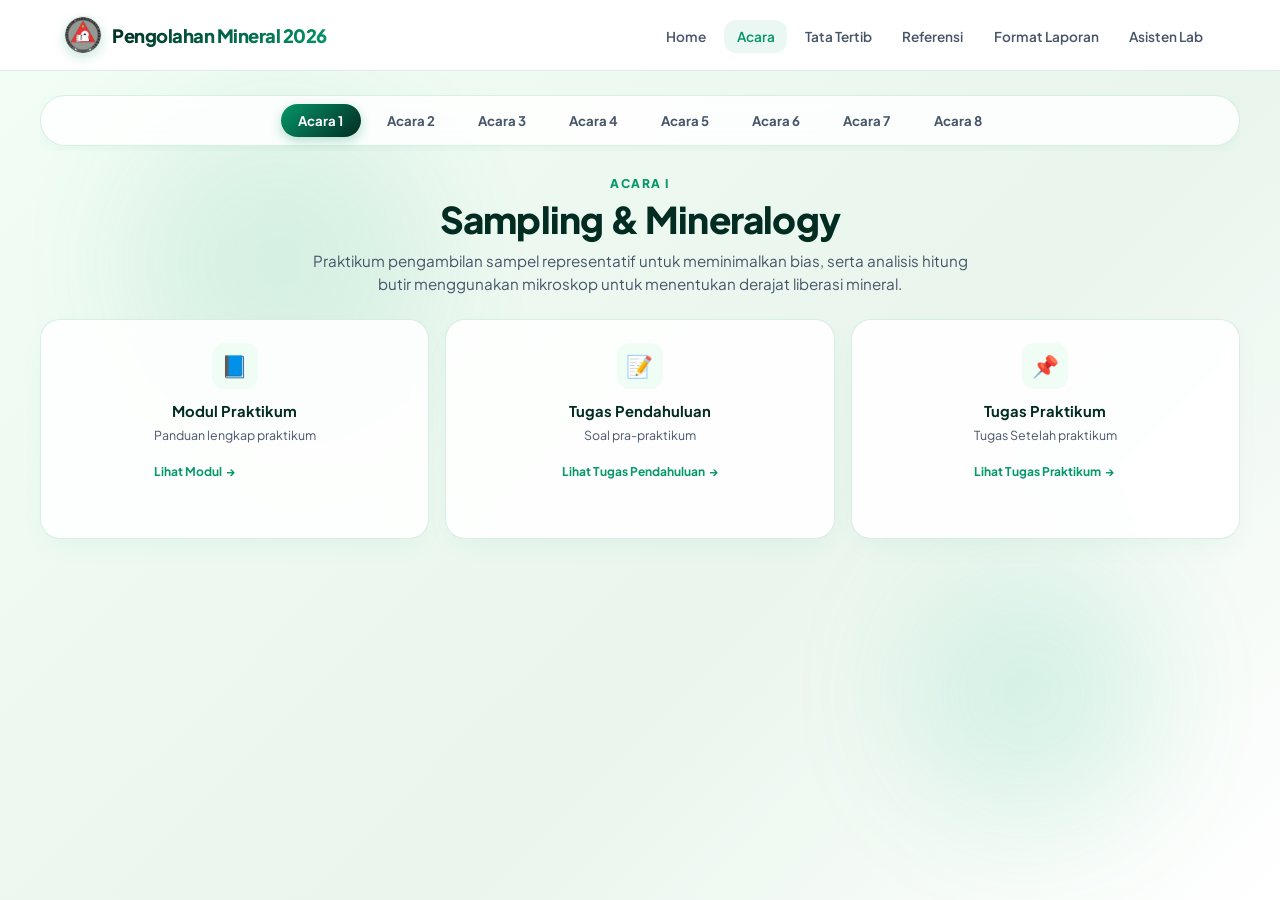
==== acara.html @ 7b1e00d9 "Update website" ====
<!DOCTYPE html>
<html lang="id">
<head>
  <meta charset="UTF-8" />
  <meta name="viewport" content="width=device-width, initial-scale=1.0" />
  <link rel="icon" type="png" href="logo.png" />
  <title>LAB PM 2026</title>

  <!-- Google Fonts: Plus Jakarta Sans -->
  <link rel="preconnect" href="https://fonts.googleapis.com" />
  <link rel="preconnect" href="https://fonts.gstatic.com" crossorigin />
  <link href="https://fonts.googleapis.com/css2?family=Plus+Jakarta+Sans:wght@300;400;500;600;700;800&display=swap" rel="stylesheet" />

  <!-- CSS -->
  <link rel="stylesheet" href="css/common.css" />
  <link rel="stylesheet" href="css/acara.css" />
</head>
<body>

  <div class="app-container">
    <!-- NAVBAR -->
    <header class="top-header">
      <div class="nav-container">
        <a href="index.html" class="brand">
          <div class="brand-logo"><img src="logo.png" alt="Logo Laboratorium Pengolahan Mineral" /></div>
          <span>Pengolahan Mineral 2026</span>
        </a>

        <button class="nav-toggle" id="navToggle" aria-label="Buka menu navigasi">
          <span></span><span></span><span></span>
        </button>

        <nav id="mainNav">
          <ul>
            <li><a href="index.html">Home</a></li>
            <li><a href="acara.html" class="active">Acara</a></li>
            <li><a href="tata_tertib.html">Tata Tertib</a></li>
            <li><a href="refrensi.html">Referensi</a></li>
            <li><a href="format_laporan.html">Format Laporan</a></li>
            <li><a href="asiste_lab.html">Asisten Lab</a></li>
          </ul>
        </nav>
      </div>
    </header>

    <!-- MAIN CONTENT -->
    <main class="main-content">
      <div class="animated-orb orb-1"></div>
      <div class="animated-orb orb-2"></div>

      <div class="content-wrapper">

        <!-- SELECTOR TOMBOL ACARA 1–8 (DESKTOP/TABLET) -->
        <div class="acara-selector-container">
          <div class="acara-selector">
            <button class="btn-acara active" onclick="switchAcara(1)">Acara 1</button>
            <button class="btn-acara" onclick="switchAcara(2)">Acara 2</button>
            <button class="btn-acara" onclick="switchAcara(3)">Acara 3</button>
            <button class="btn-acara" onclick="switchAcara(4)">Acara 4</button>
            <button class="btn-acara" onclick="switchAcara(5)">Acara 5</button>
            <button class="btn-acara" onclick="switchAcara(6)">Acara 6</button>
            <button class="btn-acara" onclick="switchAcara(7)">Acara 7</button>
            <button class="btn-acara" onclick="switchAcara(8)">Acara 8</button>
          </div>
        </div>

        <!-- DROPDOWN "PILIH ACARA" (HANDPHONE) -->
        <div class="acara-select-mobile">
          <label class="acara-select-label" for="acaraSelect">
            <span class="acara-select-icon">📋</span> Pilih Acara
          </label>
          <div class="acara-select-wrapper">
            <select id="acaraSelect" class="acara-select" onchange="switchAcara(parseInt(this.value))">
              <option value="1">Acara I — Sampling &amp; Mineralogy</option>
              <option value="2">Acara II — Comminution</option>
              <option value="3">Acara III — Particle Size Distribution</option>
              <option value="4">Acara IV — Magnetic Separation</option>
              <option value="5">Acara V — Gravity Concentration</option>
              <option value="6">Acara VI — Flotation</option>
              <option value="7">Acara VII — Settling Test</option>
              <option value="8">Acara VIII — Case Study</option>
            </select>
            <span class="acara-select-arrow">▾</span>
          </div>
        </div>

        <!-- HEADER ACARA TERPILIH -->
        <div class="acara-header-box" id="acara-header">
          <div class="acara-tag" id="display-tag">ACARA I</div>
          <h1 class="acara-title" id="display-title">Sampling &amp; Mineralogy</h1>
          <p class="acara-desc" id="display-desc">
            Praktikum pengambilan sampel representatif untuk meminimalkan bias, serta analisis hitung butir menggunakan mikroskop untuk menentukan derajat liberasi mineral.
          </p>
        </div>

        <!-- 3 KARTU DINAMIS -->
        <div class="cards-grid" id="cards-container">

          <!-- Card 1: Modul Praktikum -->
          <a href="#" class="card-modul" id="card-modul" target="_blank" rel="noopener noreferrer">
            <div class="card-icon">📘</div>
            <div class="card-content-mobile">
              <div class="card-title" id="title-modul">Modul Praktikum</div>
              <div class="card-sub" id="sub-modul">Panduan lengkap praktikum</div>
              <div class="card-btn">Lihat Modul <span>→</span></div>
            </div>
          </a>

          <!-- Card 2: Tugas Pendahuluan -->
          <a href="#" class="card-modul" id="card-tp" target="_blank" rel="noopener noreferrer">
            <div class="card-icon">📝</div>
            <div class="card-content-mobile">
              <div class="card-title" id="title-tp">Tugas Pendahuluan</div>
              <div class="card-sub" id="sub-tp">Soal pra-praktikum</div>
              <div class="card-btn">Lihat Tugas Pendahuluan <span>→</span></div>
            </div>
          </a>

          <!-- Card 3: Tugas Praktikum -->
          <a href="#" class="card-modul" id="card-tugas" target="_blank" rel="noopener noreferrer">
            <div class="card-icon">📌</div>
            <div class="card-content-mobile">
              <div class="card-title" id="title-tugas">Tugas Praktikum</div>
              <div class="card-sub" id="sub-tugas">Tugas Setelah praktikum</div>
              <div class="card-btn">Lihat Tugas Praktikum <span>→</span></div>
            </div>
          </a>

        </div>

      </div>
    </main>
  </div>

  <script src="js/common.js"></script>
  <script src="js/acara.js"></script>
</body>
</html>
---- css/common.css ----
/* =========================================================
   COMMON.CSS
   Dipakai oleh SEMUA halaman MineralLab 2026.
   Berisi: reset, variabel warna, layout dasar, dan NAVBAR
   yang kini seragam di setiap halaman (index, acara,
   tata_tertib, refrensi, format_laporan, asiste_lab).
   ========================================================= */

* {
  margin: 0;
  padding: 0;
  box-sizing: border-box;
}

:root {
  --primary-green: #059669;
  --dark-green: #022c22;
  --mint-bg: #f0fdf4;
  --mint-soft: #e6f4ea;

  --gradient-main: linear-gradient(135deg, #059669 0%, #022c22 100%);
  --gradient-text: linear-gradient(135deg, #022c22 0%, #059669 100%);
  --gradient-ig: linear-gradient(45deg, #f09433 0%, #e6683c 25%, #dc2743 50%, #cc2366 75%, #bc1888 100%);

  --text-main: #0f172a;
  --text-muted: #475569;
  --white: #ffffff;
  --border-color: rgba(5, 150, 105, 0.15);

  --radius-sm: 12px;
  --radius-md: 20px;
  --radius-lg: 24px;
  --shadow-soft: 0 10px 30px -10px rgba(5, 150, 105, 0.08);
  --shadow-hover: 0 20px 35px -10px rgba(5, 150, 105, 0.18);
}

html, body {
  min-height: 100vh;
  width: 100%;
  background-color: var(--white);
  color: var(--text-main);
  font-family: 'Plus Jakarta Sans', sans-serif;
  -webkit-font-smoothing: antialiased;
  overflow-x: hidden;
}

.app-container {
  min-height: 100vh;
  display: flex;
  flex-direction: column;
  position: relative;
}

/* =========================================================
   NAVBAR (SERAGAM DI SEMUA HALAMAN)
   ========================================================= */

.top-header {
  position: sticky;
  top: 0;
  z-index: 100;
  background: rgba(255, 255, 255, 0.9);
  backdrop-filter: blur(12px);
  -webkit-backdrop-filter: blur(12px);
  border-bottom: 1px solid var(--border-color);
}

.nav-container {
  max-width: 1200px;
  margin: 0 auto;
  display: flex;
  justify-content: space-between;
  align-items: center;
  padding: 1rem 1.5rem;
  gap: 1rem;
}

.brand {
  display: flex;
  align-items: center;
  gap: 10px;
  font-weight: 800;
  font-size: 1.15rem;
  color: var(--dark-green);
  text-decoration: none;
  letter-spacing: -0.5px;
  flex-shrink: 0;
}

.brand-logo {
  width: 38px;
  height: 38px;
  flex-shrink: 0;
  background: var(--white);
  border-radius: 50%;
  display: flex;
  align-items: center;
  justify-content: center;
  overflow: hidden;
  color: var(--white);
  font-size: 1rem;
  box-shadow: 0 4px 12px rgba(5, 150, 105, 0.2);
  border: 1px solid var(--border-color);
}

.brand-logo img {
  width: 100%;
  height: 100%;
  object-fit: contain;
  display: block;
}

.brand span {
  background: var(--gradient-text);
  -webkit-background-clip: text;
  -webkit-text-fill-color: transparent;
}

nav {
  max-width: 100%;
}

.nav-toggle {
  display: none;
  flex-direction: column;
  justify-content: center;
  align-items: center;
  gap: 5px;
  width: 40px;
  height: 40px;
  background: rgba(5, 150, 105, 0.08);
  border: none;
  border-radius: var(--radius-sm);
  cursor: pointer;
  flex-shrink: 0;
}

.nav-toggle span {
  display: block;
  width: 20px;
  height: 2px;
  background: var(--primary-green);
  border-radius: 2px;
  transition: all 0.3s cubic-bezier(0.16, 1, 0.3, 1);
}

.nav-toggle.active span:nth-child(1) { transform: translateY(7px) rotate(45deg); }
.nav-toggle.active span:nth-child(2) { opacity: 0; }
.nav-toggle.active span:nth-child(3) { transform: translateY(-7px) rotate(-45deg); }

nav ul {
  display: flex;
  list-style: none;
  gap: 0.3rem;
  align-items: center;
}

nav a {
  text-decoration: none;
  color: var(--text-muted);
  padding: 0.5rem 0.8rem;
  font-weight: 600;
  font-size: 0.85rem;
  border-radius: var(--radius-sm);
  transition: all 0.2s ease;
  white-space: nowrap;
}

nav a:hover, nav a.active {
  color: var(--primary-green);
  background: rgba(5, 150, 105, 0.08);
}

/* =========================================================
   ELEMEN ANIMASI BACKGROUND (dipakai semua halaman)
   ========================================================= */

.animated-orb {
  position: absolute;
  border-radius: 50%;
  filter: blur(60px);
  z-index: 1;
  pointer-events: none;
  opacity: 0.5;
}

@keyframes floatOrb1 {
  0% { transform: translate(0, 0) scale(1); }
  50% { transform: translate(30px, -20px) scale(1.08); }
  100% { transform: translate(-15px, 15px) scale(0.95); }
}

@keyframes floatOrb2 {
  0% { transform: translate(0, 0) scale(1); }
  50% { transform: translate(-30px, 20px) scale(1.1); }
  100% { transform: translate(20px, -15px) scale(0.9); }
}

@keyframes fadeIn {
  from { opacity: 0; transform: translateY(10px); }
  to { opacity: 1; transform: translateY(0); }
}

@keyframes fadeInUp {
  from { opacity: 0; transform: translateY(20px); }
  to { opacity: 1; transform: translateY(0); }
}

/* =========================================================
   NAVBAR RESPONSIVE (SERAGAM)
   Nav di-scroll horizontal di layar kecil, TIDAK wrap
   ke banyak baris, supaya rapi & konsisten di semua halaman.
   ========================================================= */

@media (max-width: 768px) {
  .nav-container {
    flex-direction: row;
    flex-wrap: wrap;
    justify-content: space-between;
    align-items: center;
    padding: 0.75rem 1rem;
  }

  .nav-toggle {
    display: flex;
  }

  .brand {
    font-size: 0.95rem;
  }

  nav {
    order: 3;
    width: 100%;
    max-height: 0;
    overflow: hidden;
    transition: max-height 0.35s cubic-bezier(0.16, 1, 0.3, 1);
  }

  nav.nav-open {
    max-height: 400px;
    margin-top: 0.75rem;
  }

  nav ul {
    flex-direction: column;
    align-items: stretch;
    width: 100%;
    gap: 0.3rem;
    padding-bottom: 0.5rem;
  }

  nav a {
    display: block;
    width: 100%;
    text-align: center;
    padding: 0.7rem 0.8rem;
    font-size: 0.85rem;
  }
}

@media (max-width: 420px) {
  .brand span {
    display: inline;
  }
}
---- css/acara.css ----
/* =========================================================
   ACARA.CSS — khusus halaman Acara
   ========================================================= */

/* MAIN CONTENT */
.main-content {
  flex: 1;
  position: relative;
  display: flex;
  flex-direction: column;
  align-items: center;
  padding: 1.5rem 1.5rem 2rem 1.5rem;
  background:
    linear-gradient(135deg, rgba(240, 253, 244, 0.93) 0%, rgba(230, 244, 234, 0.88) 60%, rgba(255, 255, 255, 0.96) 100%),
    url('') center/cover no-repeat;
}

.orb-1 {
  width: 300px;
  height: 300px;
  background: rgba(5, 150, 105, 0.2);
  top: 5%;
  left: 10%;
  animation: floatOrb1 12s infinite ease-in-out alternate;
}

.orb-2 {
  width: 250px;
  height: 250px;
  background: rgba(16, 185, 129, 0.25);
  bottom: 10%;
  right: 10%;
  animation: floatOrb2 10s infinite ease-in-out alternate;
}

.content-wrapper {
  max-width: 1200px;
  width: 100%;
  margin: 0 auto;
  position: relative;
  z-index: 2;
  display: flex;
  flex-direction: column;
}

/* SELECTOR ACARA (ACARA 1 - 8) - RESPONSIVE SCROLL UNTUK HP */
.acara-selector-container {
  width: 100%;
  overflow-x: auto;
  padding-bottom: 5px;
  margin-bottom: 1.25rem;
  -webkit-overflow-scrolling: touch;
  scrollbar-width: none; /* Hide scrollbar Firefox */
}
.acara-selector-container::-webkit-scrollbar {
  display: none; /* Hide scrollbar Chrome/Safari */
}

.acara-selector {
  display: flex;
  gap: 0.5rem;
  justify-content: center;
  background: rgba(255, 255, 255, 0.85);
  padding: 0.5rem;
  border-radius: 100px;
  border: 1px solid var(--border-color);
  box-shadow: 0 4px 15px rgba(5, 150, 105, 0.05);
  backdrop-filter: blur(8px);
  min-width: max-content;
  margin: 0 auto;
}

.btn-acara {
  background: transparent;
  border: none;
  padding: 0.5rem 1.1rem;
  font-weight: 700;
  font-size: 0.825rem;
  color: var(--text-muted);
  border-radius: 100px;
  cursor: pointer;
  transition: all 0.3s cubic-bezier(0.16, 1, 0.3, 1);
  font-family: inherit;
  white-space: nowrap;
}

.btn-acara:hover {
  color: var(--primary-green);
  background: rgba(5, 150, 105, 0.08);
}

.btn-acara.active {
  background: var(--gradient-main);
  color: var(--white);
  box-shadow: 0 4px 12px rgba(5, 150, 105, 0.3);
}

/* DROPDOWN "PILIH ACARA" - HANYA TAMPIL DI HANDPHONE */
.acara-select-mobile {
  display: none;
  width: 100%;
  margin-bottom: 1.25rem;
}

.acara-select-label {
  display: flex;
  align-items: center;
  gap: 6px;
  font-size: 0.75rem;
  font-weight: 800;
  letter-spacing: 0.5px;
  color: var(--primary-green);
  text-transform: uppercase;
  margin-bottom: 0.5rem;
}

.acara-select-wrapper {
  position: relative;
  width: 100%;
}

.acara-select {
  width: 100%;
  appearance: none;
  -webkit-appearance: none;
  -moz-appearance: none;
  background: rgba(255, 255, 255, 0.9);
  border: 1px solid var(--border-color);
  border-radius: var(--radius-sm);
  padding: 0.85rem 2.5rem 0.85rem 1rem;
  font-family: inherit;
  font-size: 0.875rem;
  font-weight: 700;
  color: var(--dark-green);
  box-shadow: var(--shadow-soft);
  backdrop-filter: blur(8px);
  cursor: pointer;
  transition: all 0.3s ease;
}

.acara-select:focus {
  outline: none;
  border-color: var(--primary-green);
  box-shadow: 0 0 0 3px rgba(5, 150, 105, 0.15);
}

.acara-select-arrow {
  position: absolute;
  top: 50%;
  right: 1rem;
  transform: translateY(-50%);
  color: var(--primary-green);
  font-size: 1rem;
  pointer-events: none;
}

/* HEADER DETAIL ACARA */
.acara-header-box {
  text-align: center;
  margin-bottom: 1.5rem;
  animation: fadeIn 0.4s ease;
}

.acara-tag {
  display: inline-block;
  font-size: 0.75rem;
  font-weight: 800;
  letter-spacing: 1.5px;
  color: var(--primary-green);
  text-transform: uppercase;
  margin-bottom: 0.3rem;
}

.acara-title {
  font-size: clamp(1.6rem, 3vw, 2.3rem);
  font-weight: 800;
  color: var(--dark-green);
  letter-spacing: -0.8px;
  line-height: 1.25;
  margin-bottom: 0.5rem;
}

.acara-desc {
  font-size: clamp(0.875rem, 1.5vw, 0.95rem);
  color: var(--text-muted);
  max-width: 680px;
  margin: 0 auto;
  line-height: 1.5;
}

/* GRID CARDS MODUL - FLEKSIBEL UNTUK SEMUA UKURAN LAYAR */
.cards-grid {
  display: grid;
  /* Menggunakan auto-fit agar kartu menyesuaikan jumlah kolom secara otomatis */
  grid-template-columns: repeat(auto-fit, minmax(210px, 1fr));
  gap: 1rem;
  width: 100%;
}

.card-modul {
  background: rgba(255, 255, 255, 0.88);
  border: 1px solid var(--border-color);
  border-radius: var(--radius-md);
  padding: 1.4rem 1.1rem;
  display: flex;
  flex-direction: column;
  align-items: center;
  text-align: center;
  text-decoration: none;
  color: var(--text-main);
  backdrop-filter: blur(8px);
  box-shadow: var(--shadow-soft);
  transition: all 0.3s cubic-bezier(0.16, 1, 0.3, 1);
  position: relative;
  overflow: hidden;
  cursor: pointer;
  min-height: 220px;
}

.card-modul::before {
  content: '';
  position: absolute;
  top: 0;
  left: 0;
  width: 100%;
  height: 4px;
  background: var(--gradient-main);
  opacity: 0;
  transition: opacity 0.3s ease;
}

.card-modul:hover {
  transform: translateY(-6px);
  background: var(--white);
  border-color: rgba(5, 150, 105, 0.35);
  box-shadow: var(--shadow-hover);
}

.card-modul:hover::before {
  opacity: 1;
}

.card-icon {
  width: 46px;
  height: 46px;
  background: var(--mint-bg);
  border-radius: var(--radius-sm);
  display: flex;
  align-items: center;
  justify-content: center;
  font-size: 1.35rem;
  margin-bottom: 0.8rem;
  transition: transform 0.3s ease;
}

.card-modul:hover .card-icon {
  transform: scale(1.1) rotate(5deg);
}

.card-title {
  font-size: 0.925rem;
  font-weight: 700;
  color: var(--dark-green);
  margin-bottom: 0.4rem;
  line-height: 1.3;
}

.card-sub {
  font-size: 0.775rem;
  color: var(--text-muted);
  line-height: 1.4;
  margin-bottom: 1.2rem;
}

.card-btn {
  margin-top: auto;
  font-size: 0.75rem;
  font-weight: 700;
  color: var(--primary-green);
  display: flex;
  align-items: center;
  gap: 4px;
}

.card-modul:hover .card-btn {
  color: var(--dark-green);
}

/* ANIMASI CONTAINER KARTU SAAT ACARA BERGANTI */
.animated-change {
  animation: fadeInUp 0.4s ease forwards;
}

/* MEDIA QUERIES KHUSUS HANDPHONE & TABLET */
@media (max-width: 768px) {
  .main-content { padding: 1.2rem 1rem 2rem 1rem; }

  /* Ganti baris tombol Acara 1-8 dengan dropdown "Pilih Acara" di HP */
  .acara-selector-container {
    display: none;
  }

  .acara-select-mobile {
    display: block;
  }

  /* Mengubah tampilan kartu pada HP agar optimal */
  .cards-grid {
    grid-template-columns: 1fr;
    gap: 0.85rem;
  }

  .card-modul {
    min-height: auto;
    padding: 1.1rem;
    flex-direction: row;
    text-align: left;
    gap: 1rem;
    align-items: center;
  }

  .card-icon {
    margin-bottom: 0;
    flex-shrink: 0;
  }

  .card-content-mobile {
    display: flex;
    flex-direction: column;
    flex: 1;
  }

  .card-sub {
    margin-bottom: 0.4rem;
  }

  .card-btn {
    margin-top: 0.2rem;
  }
}
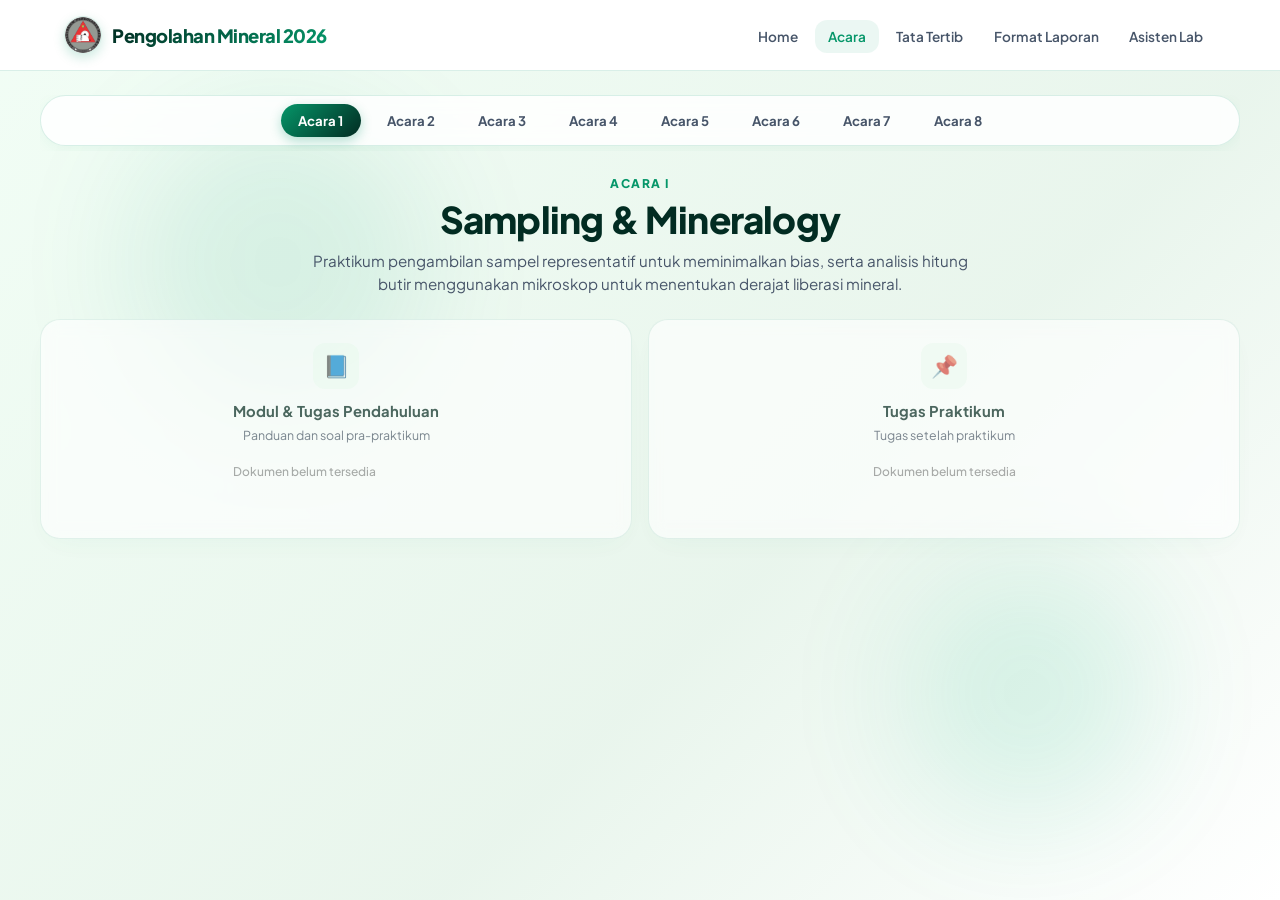
==== commit 28b91bbd: "Update website" ====
--- a/acara.html
+++ b/acara.html
@@ -35,7 +35,7 @@
             <li><a href="index.html">Home</a></li>
             <li><a href="acara.html" class="active">Acara</a></li>
             <li><a href="tata_tertib.html">Tata Tertib</a></li>
-            <li><a href="refrensi.html">Referensi</a></li>
+            <!-- <li><a href="refrensi.html">Referensi</a></li> -->
             <li><a href="format_laporan.html">Format Laporan</a></li>
             <li><a href="asiste_lab.html">Asisten Lab</a></li>
           </ul>
@@ -77,7 +77,7 @@
               <option value="4">Acara IV — Magnetic Separation</option>
               <option value="5">Acara V — Gravity Concentration</option>
               <option value="6">Acara VI — Flotation</option>
-              <option value="7">Acara VII — Settling Test</option>
+              <option value="7">Acara VII — Dewatering</option>
               <option value="8">Acara VIII — Case Study</option>
             </select>
             <span class="acara-select-arrow">▾</span>
@@ -93,36 +93,26 @@
           </p>
         </div>
 
-        <!-- 3 KARTU DINAMIS -->
+        <!-- 2 KARTU DINAMIS -->
         <div class="cards-grid" id="cards-container">
 
-          <!-- Card 1: Modul Praktikum -->
-          <a href="#" class="card-modul" id="card-modul" target="_blank" rel="noopener noreferrer">
+          <!-- Card 1: Modul & Tugas Pendahuluan -->
+          <a href="#" class="card-modul" id="card-modul-tp" target="_blank" rel="noopener noreferrer">
             <div class="card-icon">📘</div>
             <div class="card-content-mobile">
-              <div class="card-title" id="title-modul">Modul Praktikum</div>
-              <div class="card-sub" id="sub-modul">Panduan lengkap praktikum</div>
-              <div class="card-btn">Lihat Modul <span>→</span></div>
+              <div class="card-title" id="title-modul-tp">Modul &amp; Tugas Pendahuluan</div>
+              <div class="card-sub" id="sub-modul-tp">Panduan dan soal pra-praktikum</div>
+              <div class="card-btn" id="btn-modul-tp">Lihat <span>→</span></div>
             </div>
           </a>
 
-          <!-- Card 2: Tugas Pendahuluan -->
-          <a href="#" class="card-modul" id="card-tp" target="_blank" rel="noopener noreferrer">
-            <div class="card-icon">📝</div>
-            <div class="card-content-mobile">
-              <div class="card-title" id="title-tp">Tugas Pendahuluan</div>
-              <div class="card-sub" id="sub-tp">Soal pra-praktikum</div>
-              <div class="card-btn">Lihat Tugas Pendahuluan <span>→</span></div>
-            </div>
-          </a>
-
-          <!-- Card 3: Tugas Praktikum -->
+          <!-- Card 2: Tugas Praktikum -->
           <a href="#" class="card-modul" id="card-tugas" target="_blank" rel="noopener noreferrer">
             <div class="card-icon">📌</div>
             <div class="card-content-mobile">
               <div class="card-title" id="title-tugas">Tugas Praktikum</div>
-              <div class="card-sub" id="sub-tugas">Tugas Setelah praktikum</div>
-              <div class="card-btn">Lihat Tugas Praktikum <span>→</span></div>
+              <div class="card-sub" id="sub-tugas">Tugas setelah praktikum</div>
+              <div class="card-btn" id="btn-tugas">Lihat <span>→</span></div>
             </div>
           </a>
 
--- a/css/acara.css
+++ b/css/acara.css
@@ -338,3 +338,25 @@
     margin-top: 0.2rem;
   }
 }
+
+/* --- CSS tambahan untuk menangani card disabled --- */
+.card-modul.disabled {
+  cursor: default;
+  opacity: 0.7;
+  filter: grayscale(0.2);
+  transition: opacity 0.3s ease;
+}
+
+.card-modul.disabled .card-btn {
+  color: #888;
+  font-weight: 500;
+}
+
+.card-modul.disabled .card-btn span {
+  display: none;
+}
+
+.card-modul.disabled:hover {
+  transform: none;
+  box-shadow: 0 4px 20px rgba(0,0,0,0.06);
+}
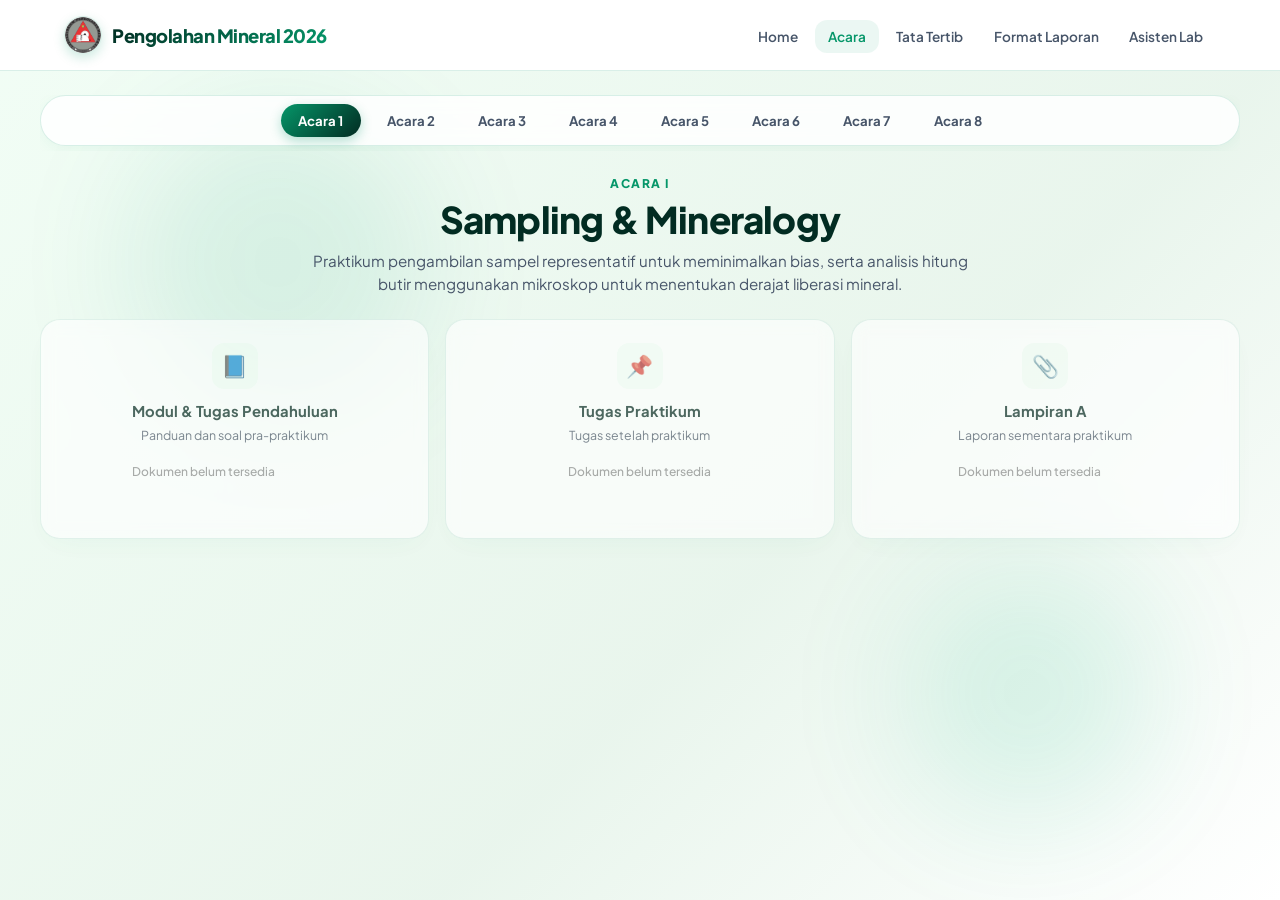
==== commit 7a06b219: "Update website" ====
--- a/acara.html
+++ b/acara.html
@@ -93,7 +93,7 @@
           </p>
         </div>
 
-        <!-- 2 KARTU DINAMIS -->
+        <!-- 3 KARTU DINAMIS -->
         <div class="cards-grid" id="cards-container">
 
           <!-- Card 1: Modul & Tugas Pendahuluan -->
@@ -116,6 +116,16 @@
             </div>
           </a>
 
+          <!-- Card 3: Lampiran A - Laporan Sementara -->
+          <a href="#" class="card-modul" id="card-lampiran" target="_blank" rel="noopener noreferrer">
+            <div class="card-icon">📎</div>
+            <div class="card-content-mobile">
+              <div class="card-title" id="title-lampiran">Lampiran A - Laporan Sementara</div>
+              <div class="card-sub" id="sub-lampiran">Laporan sementara praktikum</div>
+              <div class="card-btn" id="btn-lampiran">Lihat <span>→</span></div>
+            </div>
+          </a>
+
         </div>
 
       </div>
--- a/css/acara.css
+++ b/css/acara.css
@@ -359,4 +359,4 @@
 .card-modul.disabled:hover {
   transform: none;
   box-shadow: 0 4px 20px rgba(0,0,0,0.06);
-}
+}
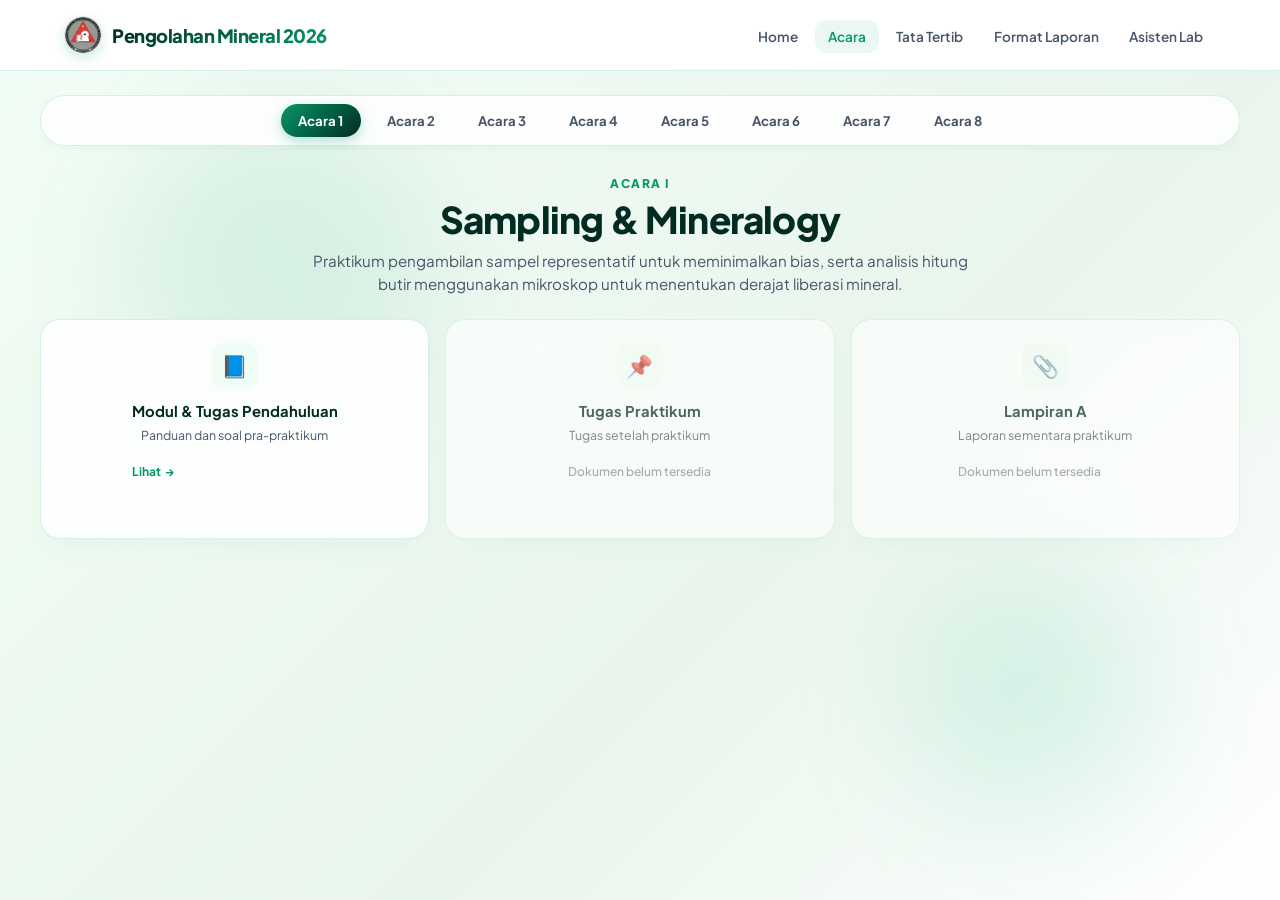
==== commit be8faea2: "Update website" ====
--- a/acara.html
+++ b/acara.html
@@ -72,7 +72,7 @@
           <div class="acara-select-wrapper">
             <select id="acaraSelect" class="acara-select" onchange="switchAcara(parseInt(this.value))">
               <option value="1">Acara I — Sampling &amp; Mineralogy</option>
-              <option value="2">Acara II — Comminution</option>
+              <option value="2">Acara II — Crushing & Grinding</option>
               <option value="3">Acara III — Particle Size Distribution</option>
               <option value="4">Acara IV — Magnetic Separation</option>
               <option value="5">Acara V — Gravity Concentration</option>
@@ -116,11 +116,11 @@
             </div>
           </a>
 
-          <!-- Card 3: Lampiran A - Laporan Sementara -->
+          <!-- Card 3: Lampiran A -->
           <a href="#" class="card-modul" id="card-lampiran" target="_blank" rel="noopener noreferrer">
             <div class="card-icon">📎</div>
             <div class="card-content-mobile">
-              <div class="card-title" id="title-lampiran">Lampiran A - Laporan Sementara</div>
+              <div class="card-title" id="title-lampiran">Lampiran A</div>
               <div class="card-sub" id="sub-lampiran">Laporan sementara praktikum</div>
               <div class="card-btn" id="btn-lampiran">Lihat <span>→</span></div>
             </div>
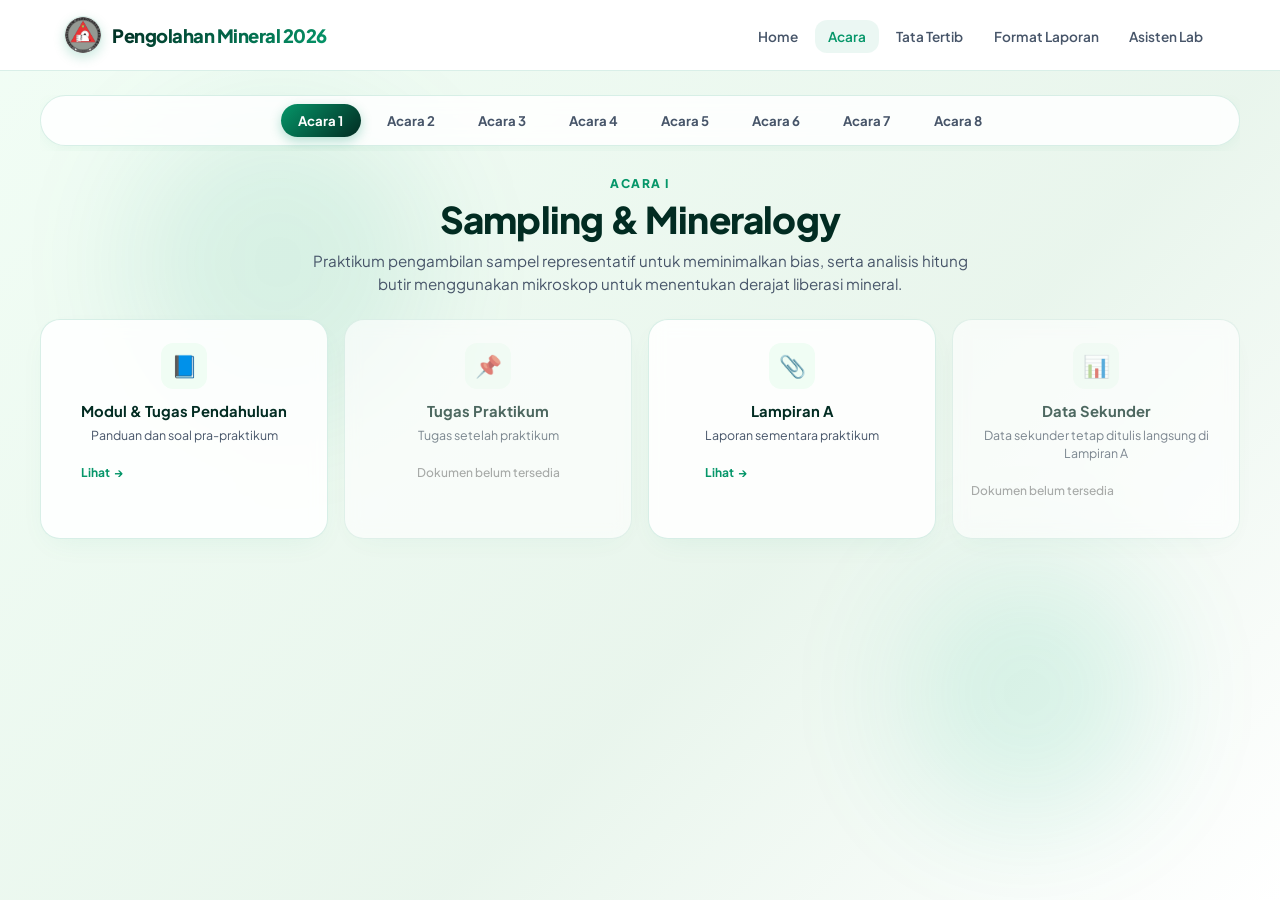
==== commit 497a2ffa: "Update website" ====
--- a/acara.html
+++ b/acara.html
@@ -93,7 +93,7 @@
           </p>
         </div>
 
-        <!-- 3 KARTU DINAMIS -->
+        <!-- 4 KARTU DINAMIS (card ke-4 hanya tampil untuk Acara 1) -->
         <div class="cards-grid" id="cards-container">
 
           <!-- Card 1: Modul & Tugas Pendahuluan -->
@@ -126,6 +126,17 @@
             </div>
           </a>
 
+          <!-- Card 4: Data Sekunder (khusus Acara 1) - CATATAN DIHAPUS -->
+          <a href="#" class="card-modul card-data-sekunder" id="card-data-sekunder" target="_blank" rel="noopener noreferrer">
+            <div class="card-icon">📊</div>
+            <div class="card-content-mobile">
+              <div class="card-title" id="title-data-sekunder">Data Sekunder</div>
+              <div class="card-sub" id="sub-data-sekunder">Data sekunder tetap ditulis langsung di Lampiran A</div>
+              <!-- Catatan telah dihapus -->
+              <div class="card-btn" id="btn-data-sekunder">Lihat <span>→</span></div>
+            </div>
+          </a>
+
         </div>
 
       </div>
--- a/css/acara.css
+++ b/css/acara.css
@@ -269,7 +269,22 @@
   font-size: 0.775rem;
   color: var(--text-muted);
   line-height: 1.4;
-  margin-bottom: 1.2rem;
+  margin-bottom: 1.3rem;
+}
+
+/* ===== CATATAN DATA SEKUNDER ===== */
+.card-note {
+  font-size: 0.65rem;
+  font-style: italic;
+  color: var(--text-muted);
+  background: rgba(5, 150, 105, 0.06);
+  padding: 0.2rem 0.6rem;
+  border-radius: 4px;
+  border-left: 2px solid var(--primary-green);
+  margin: 0.3rem 0 0.6rem 0;
+  line-height: 1.3;
+  width: 100%;
+  text-align: center;
 }
 
 .card-btn {
@@ -331,7 +346,14 @@
   }
 
   .card-sub {
-    margin-bottom: 0.4rem;
+    margin-bottom: 0.2rem;
+  }
+
+  .card-note {
+    font-size: 0.6rem;
+    text-align: left;
+    margin: 0.2rem 0 0.4rem 0;
+    padding: 0.15rem 0.5rem;
   }
 
   .card-btn {
